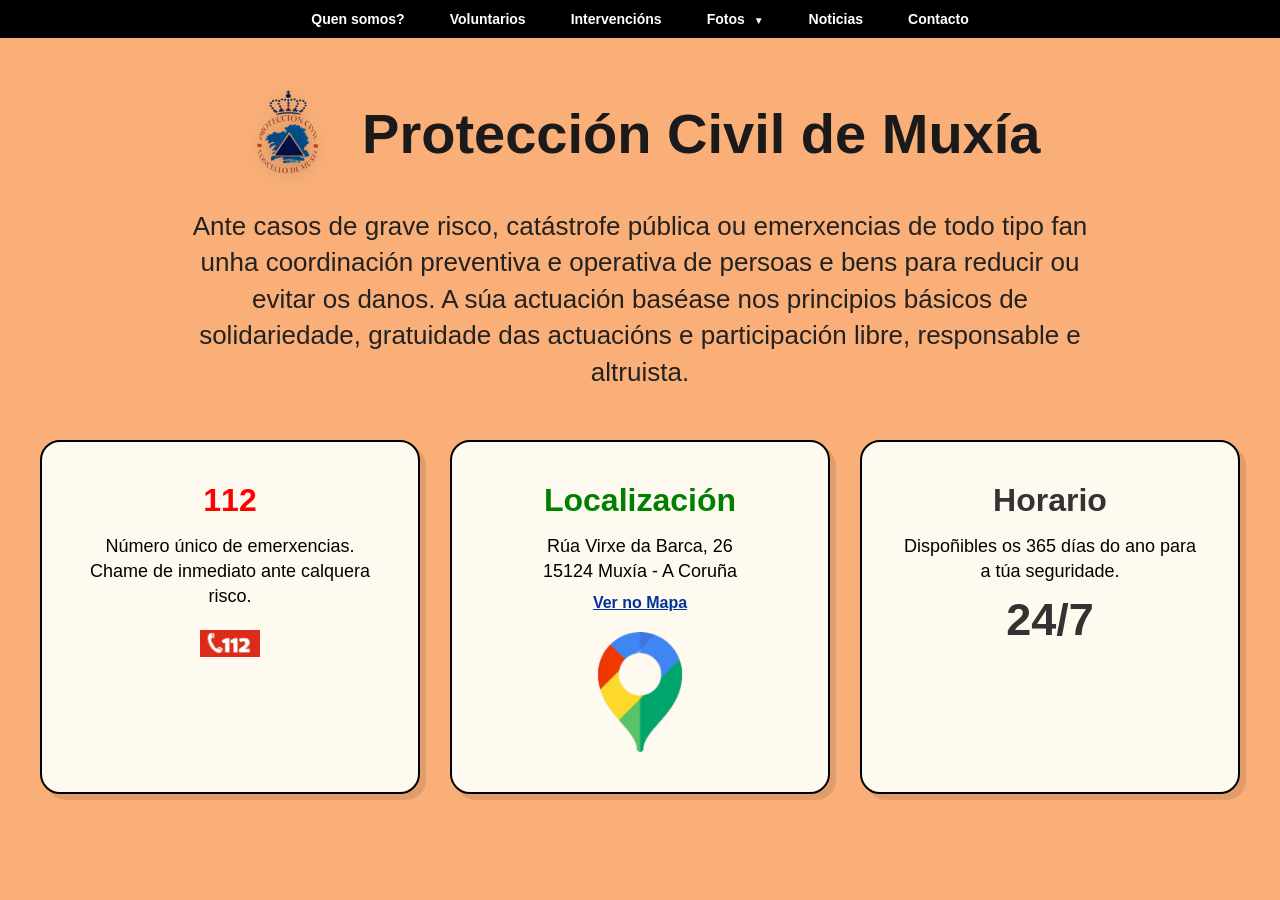
==== index.html @ e3bd0ffb "Update index.html" ====
<!DOCTYPE html>
<html lang="gl">
<head>
  <meta charset="UTF-8">
  <meta name="viewport" content="width=device-width, initial-scale=1.0">
  <title>Protección Civil de Muxía</title>
  <link rel="stylesheet" href="style.css">
</head>
<body>

<!-- BARRA DE NAVEGACIÓN NEGRA -->
<nav class="navbar">
  <div class="nav-container">
    <ul class="nav-menu">
      <li><a href="Quensomos.html">Quen somos?</a></li>
      <li><a href="Voluntario.html">Voluntarios</a></li>
      <li><a href="#">Intervencións</a></li>
      
      <!-- MENÚ DE FOTOS CORREGIDO -->
      <li class="fechas">
        <a href="#" class="fechasbtn">Fotos <span class="flecha">▼</span></a>
        <ul class="fechas-content">
          <li><a href="foto1.html">1992-2000</a></li>
          <li><a href="foto2.html">2001-2005</a></li>
          <li><a href="foto3.html">2006-2010</a></li>
          <li><a href="foto4.html">2011-2015</a></li>
          <li><a href="foto5.html">2016-2020</a></li>
          <li><a href="foto6.html">2021-2025</a></li>
          <li><a href="foto7.html">Actual</a></li>
        </ul>
      </li>
      
      <li><a href="#">Noticias</a></li>
      <li><a href="Contacto.html">Contacto</a></li>
    </ul>
  </div>
</nav>

<!-- CABECERA: LOGO + TÍTULO -->
<header class="header-principal">
  <img src="logo.png" alt="Escudo Protección Civil" class="logo-titulo">
  <h1>Protección Civil de Muxía</h1>
</header>

<!-- TEXTO DE INTRODUCCIÓN COMPLETO -->
<div class="intro-box">
  <p>
    Ante casos de grave risco, catástrofe pública ou emerxencias de todo tipo fan unha coordinación preventiva e operativa de persoas e bens para reducir ou evitar os danos.
    A súa actuación baséase nos principios básicos de solidariedade, gratuidade das actuacións e participación libre, responsable e altruista.
  </p>
</div>

<!-- SECCIÓN DE TARJETAS DE INFORMACIÓN COMPLETA -->
<section class="info-container">
  <div class="info-block card-112">
    <h2 style="color: red;">112</h2>
    <p>Número único de emerxencias. Chame de inmediato ante calquera risco.</p>
    <img src="112.jpg" alt="112" class="img-mini" style="width: 60px; margin-top: 10px;"> 
  </div>

  <div class="info-block">
    <h2 style="color: green;">Localización</h2>
    <p>Rúa Virxe da Barca, 26<br>15124 Muxía - A Coruña</p>
    <a href="https://google.com" target="_blank" class="enlace-mapa">
      Ver no Mapa
    </a>
    <img src="google.maps.png" alt="maps" class="img-mapa">
  </div>

  <div class="info-block">
    <h2 style="color: #333;">Horario</h2>
    <p>Dispoñibles os 365 días do ano para a túa seguridade.</p>
    <div class="horario-destacado">24/7</div>
  </div>
</section>

<!-- SCRIPT SOLO PARA MÓVILES -->
<script>
  // En ordenadores el menú funciona solo con el CSS (hover)
  // Este script permite que en móviles se abra al tocar "Fotos"
  const botonFotos = document.querySelector('.fechas');
  botonFotos.addEventListener('click', function(e) {
    if (window.innerWidth < 850) {
      // No cancelamos el evento para que los enlaces internos funcionen
      this.classList.toggle('activo-movil');
    }
  });
</script>

</body>
</html>
---- style.css ----
* {
  margin: 0;
  padding: 0;
  box-sizing: border-box;
}

body {
  background-color: rgb(249, 175, 119); /* El naranja de tu imagen */
  font-family: Arial, sans-serif;
  width: 100%;
  overflow-x: hidden;
  display: flex;
  flex-direction: column;
  align-items: center;
}

/* --- NAVBAR NEGRA --- */
.navbar {
  width: 100%;
  background-color: #000000;
  padding: 10px 0;
  position: sticky;
  top: 0;
  z-index: 1000;
}

.nav-container {
  max-width: 1200px;
  margin: 0 auto;
  display: flex;
  justify-content: center; /* Alinea el menú a la derecha como en tu foto */
  padding: 0 20px;
}

.nav-menu {
  list-style: none;
  display: flex;
  gap: 15px;
}

.nav-menu li {
  position: relative; /* CLAVE: Para que el menú desplegable se ancle aquí */
}

.nav-menu li a {
  color: white;
  text-decoration: none;
  padding: 10px 15px;
  font-weight: bold;
  font-size: 14px;
  transition: color 0.3s;
}

.nav-menu li a:hover {
  color: #ff8c00;
}

/* --- MENÚ DESPLEGABLE (CORREGIDO ABAJO) --- */
.fechas-content {
  position: absolute;
  top: 100%;       /* Justo debajo del botón Fotos */
  left: 0;         /* Alineado al borde izquierdo del botón */
  background-color: #000000;
  min-width: 160px;
  display: flex;
  flex-direction: column;
  max-height: 0;
  overflow: hidden;
  opacity: 0;
  transition: all 0.3s ease;
  z-index: 1100;
  border: 1px solid #333; /* Borde sutil para separar del fondo */
}

.fechas-content.activo {
  max-height: 500px;
  opacity: 1;
  padding: 10px 0;
}

.fechas-content a {
  padding: 12px 20px !important; /* Fuerza el espaciado */
  font-size: 13px !important;
  border-bottom: 1px solid #222;
  width: 100%;
  text-align: left;
}

.fechas-content a:hover {
  background-color: #222;
  color: #ff8c00 !important;
}

/* Flecha del menú */
.flecha {
  display: inline-block;
  transition: transform 0.3s ease;
  font-size: 10px;
  margin-left: 5px;
}
.flecha.rotar { transform: rotate(180deg); }

/* --- CABECERA: LOGO + TÍTULO --- */
.header-principal {
  display: flex;
  align-items: center;
  justify-content: center;
  gap: 20px;
  margin: 50px 0 30px 0;
  width: 100%;
}

.logo-titulo {
  height: 90px;
  width: auto;
  filter: drop-shadow(0 4px 8px rgba(0,0,0,0.2));
}

h1 {
  font-size: 3.5rem;
  font-weight: 900;
  color: #1a1a1a;
  margin: 0;
}

/* --- TEXTO INTRODUCCIÓN --- */
.intro-box {
  max-width: 1000px;
  margin-bottom: 50px;
  padding: 0 40px;
}

.intro-box p {
  font-size: 26px;
  text-align: center;
  line-height: 1.4;
  font-weight: 500;
  color: #222;
}

/* --- TARJETAS CON BORDES NEGROS --- */
.info-container {
  display: flex;
  justify-content: center;
  gap: 30px;
  max-width: 1200px;
  width: 95%;
  margin-bottom: 60px;
  flex-wrap: wrap;
}

.info-block {
  flex: 1;
  min-width: 320px;
  background-color: #fffaf0; /* Color crema suave */
  padding: 40px;
  border-radius: 20px;
  text-align: center;
  
  /* BORDES NEGROS SOLICITADOS */
  border: 2px solid #000000; 
  box-shadow: 6px 6px 0px rgba(0, 0, 0, 0.1); 
  
  transition: all 0.3s ease;
}

.info-block:hover {
  transform: translateY(-8px);
  box-shadow: 10px 10px 0px rgba(0, 0, 0, 0.15);
}

.info-block h2 {
  font-size: 32px;
  margin-bottom: 15px;
}

.info-block p {
  font-size: 18px;
  text-align: center;
  margin: 10px 0;
  width: 100%;
  line-height: 1.4;
}

/* Imágenes dentro de tarjetas */
.img-mapa {
  width: 120px;
  margin: 20px auto 0;
  display: block;
}

.horario-destacado {
  font-size: 45px;
  font-weight: 900;
  color: #333;
  margin-top: 10px;
}

.enlace-mapa {
  color: #003399;
  font-weight: bold;
  text-decoration: underline;
}

/* --- RESPONSIVO PARA MÓVILES --- */
@media (max-width: 850px) {
  .header-principal { flex-direction: column; text-align: center; }
  h1 { font-size: 2.5rem; }
  .intro-box p { font-size: 20px; }
  .nav-container { justify-content: center; }
  .nav-menu { flex-wrap: wrap; justify-content: center; }
}
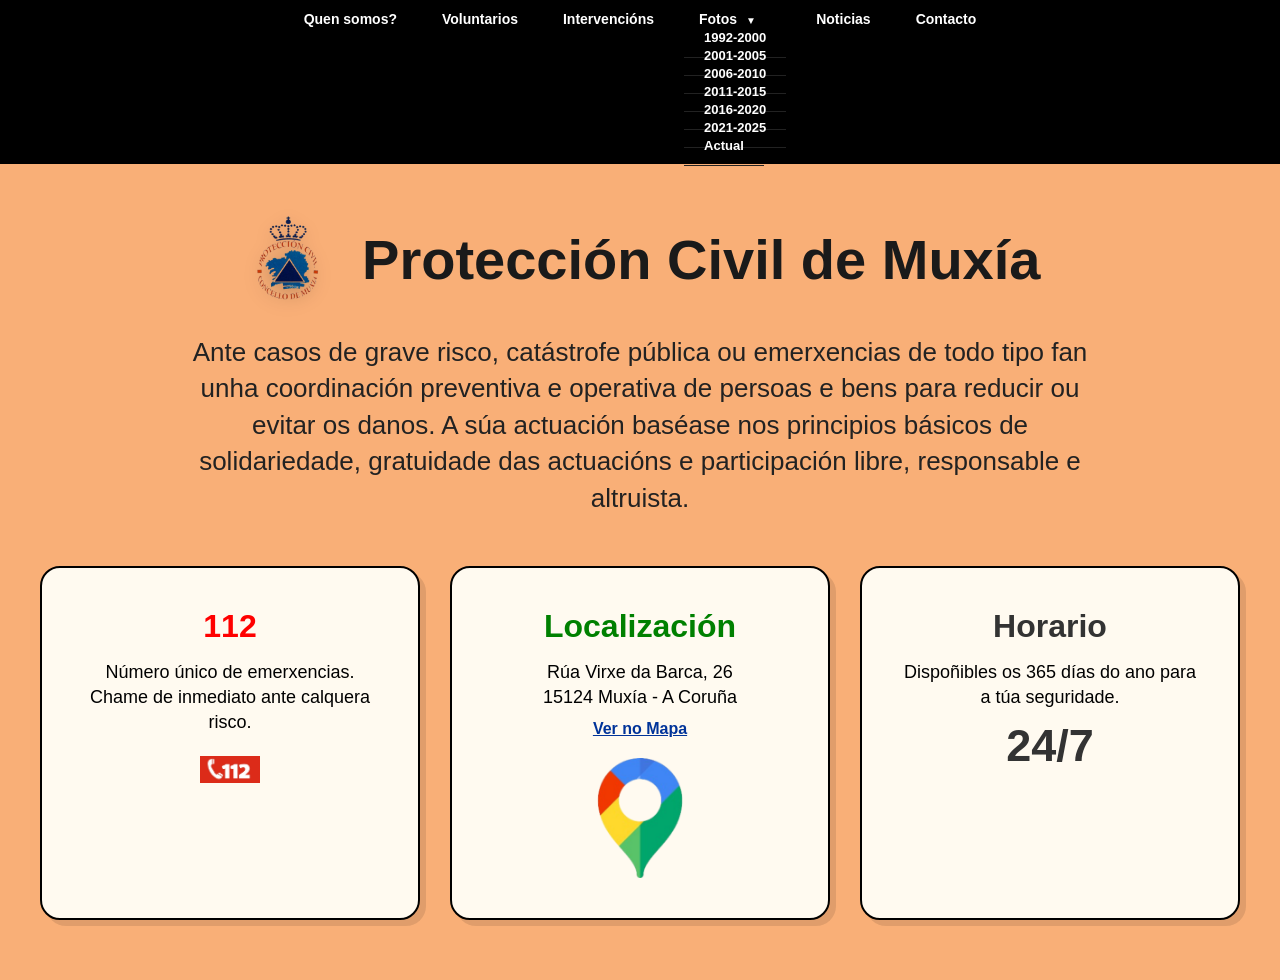
==== commit a1c2db6c: "Update index.html" ====
--- a/index.html
+++ b/index.html
@@ -20,13 +20,13 @@
       <li class="fechas">
         <a href="#" class="fechasbtn">Fotos <span class="flecha">▼</span></a>
         <ul class="fechas-content">
-          <li><a href="foto1.html">1992-2000</a></li>
+          <li><a href="#">1992-2000</a></li>
           <li><a href="foto2.html">2001-2005</a></li>
-          <li><a href="foto3.html">2006-2010</a></li>
-          <li><a href="foto4.html">2011-2015</a></li>
-          <li><a href="foto5.html">2016-2020</a></li>
-          <li><a href="foto6.html">2021-2025</a></li>
-          <li><a href="foto7.html">Actual</a></li>
+          <li><a href="#">2006-2010</a></li>
+          <li><a href="#">2011-2015</a></li>
+          <li><a href="#">2016-2020</a></li>
+          <li><a href="#">2021-2025</a></li>
+          <li><a href="#">Actual</a></li>
         </ul>
       </li>
       
--- a/style.css
+++ b/style.css
@@ -56,10 +56,10 @@
 }
 
 /* --- MENÚ DESPLEGABLE (CORREGIDO ABAJO) --- */
-.fechas-content {
+..fechas-content {
   position: absolute;
-  top: 100%;       /* Justo debajo del botón Fotos */
-  left: 0;         /* Alineado al borde izquierdo del botón */
+  top: 100%;
+  left: 0;
   background-color: #000000;
   min-width: 160px;
   display: flex;
@@ -69,11 +69,11 @@
   opacity: 0;
   transition: all 0.3s ease;
   z-index: 1100;
-  border: 1px solid #333; /* Borde sutil para separar del fondo */
-}
-
-.fechas-content.activo {
-  max-height: 500px;
+  border: 1px solid #333;
+}
+
+.fechas:hover .fechas-content {
+  max-height: 600px;
   opacity: 1;
   padding: 10px 0;
 }
@@ -209,4 +209,4 @@
   .intro-box p { font-size: 20px; }
   .nav-container { justify-content: center; }
   .nav-menu { flex-wrap: wrap; justify-content: center; }
-}+}
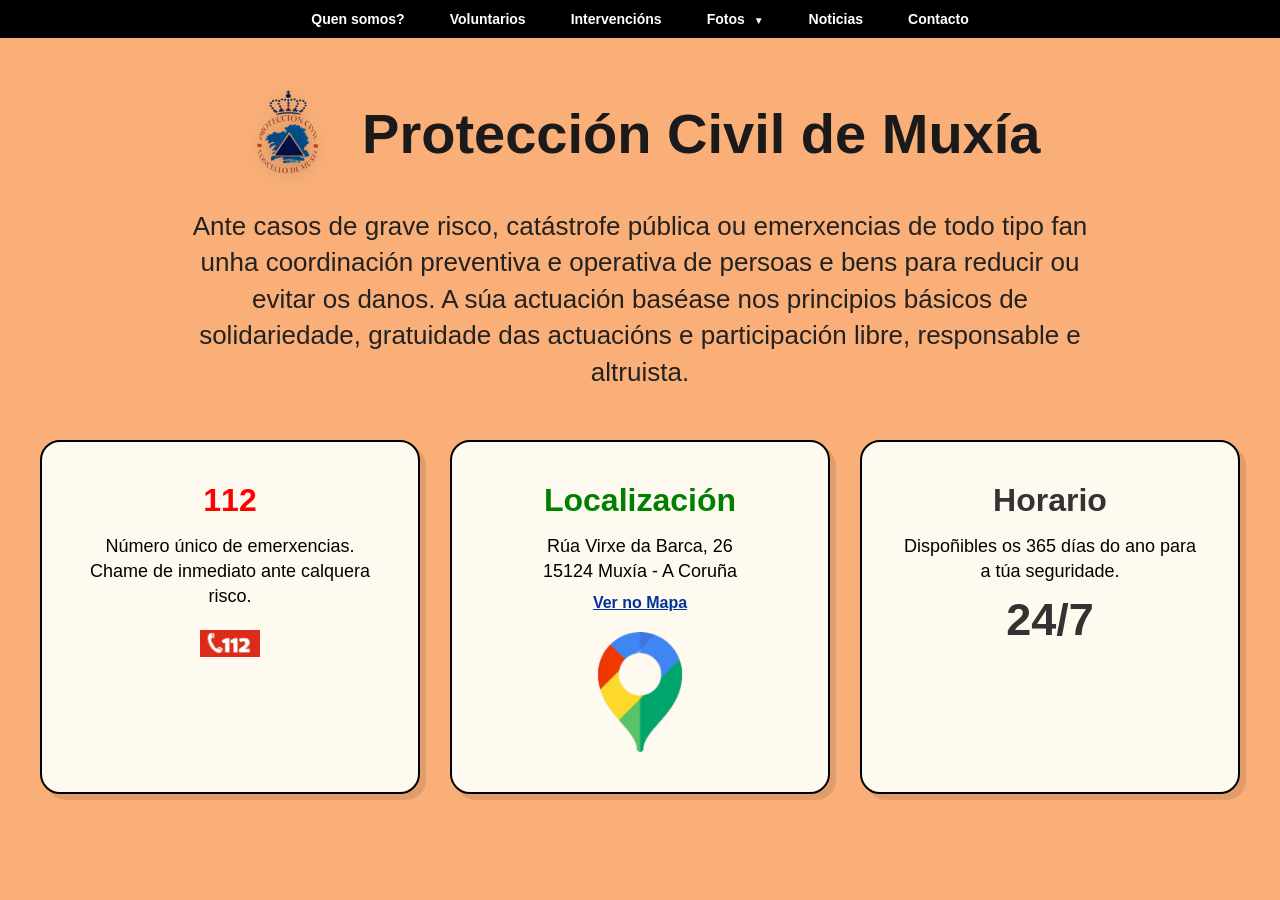
==== commit 983f66a7: "Update index.html" ====
--- a/index.html
+++ b/index.html
@@ -57,7 +57,6 @@
     <p>Número único de emerxencias. Chame de inmediato ante calquera risco.</p>
     <img src="112.jpg" alt="112" class="img-mini" style="width: 60px; margin-top: 10px;"> 
   </div>
-
   <div class="info-block">
     <h2 style="color: green;">Localización</h2>
     <p>Rúa Virxe da Barca, 26<br>15124 Muxía - A Coruña</p>
--- a/style.css
+++ b/style.css
@@ -56,7 +56,7 @@
 }
 
 /* --- MENÚ DESPLEGABLE (CORREGIDO ABAJO) --- */
-..fechas-content {
+.fechas-content {
   position: absolute;
   top: 100%;
   left: 0;
@@ -72,18 +72,20 @@
   border: 1px solid #333;
 }
 
-.fechas:hover .fechas-content {
+.fechas-content.activo {
   max-height: 600px;
   opacity: 1;
   padding: 10px 0;
 }
 
 .fechas-content a {
-  padding: 12px 20px !important; /* Fuerza el espaciado */
+  padding: 12px 20px !important;
   font-size: 13px !important;
   border-bottom: 1px solid #222;
   width: 100%;
   text-align: left;
+  color: white;
+  text-decoration: none;
 }
 
 .fechas-content a:hover {
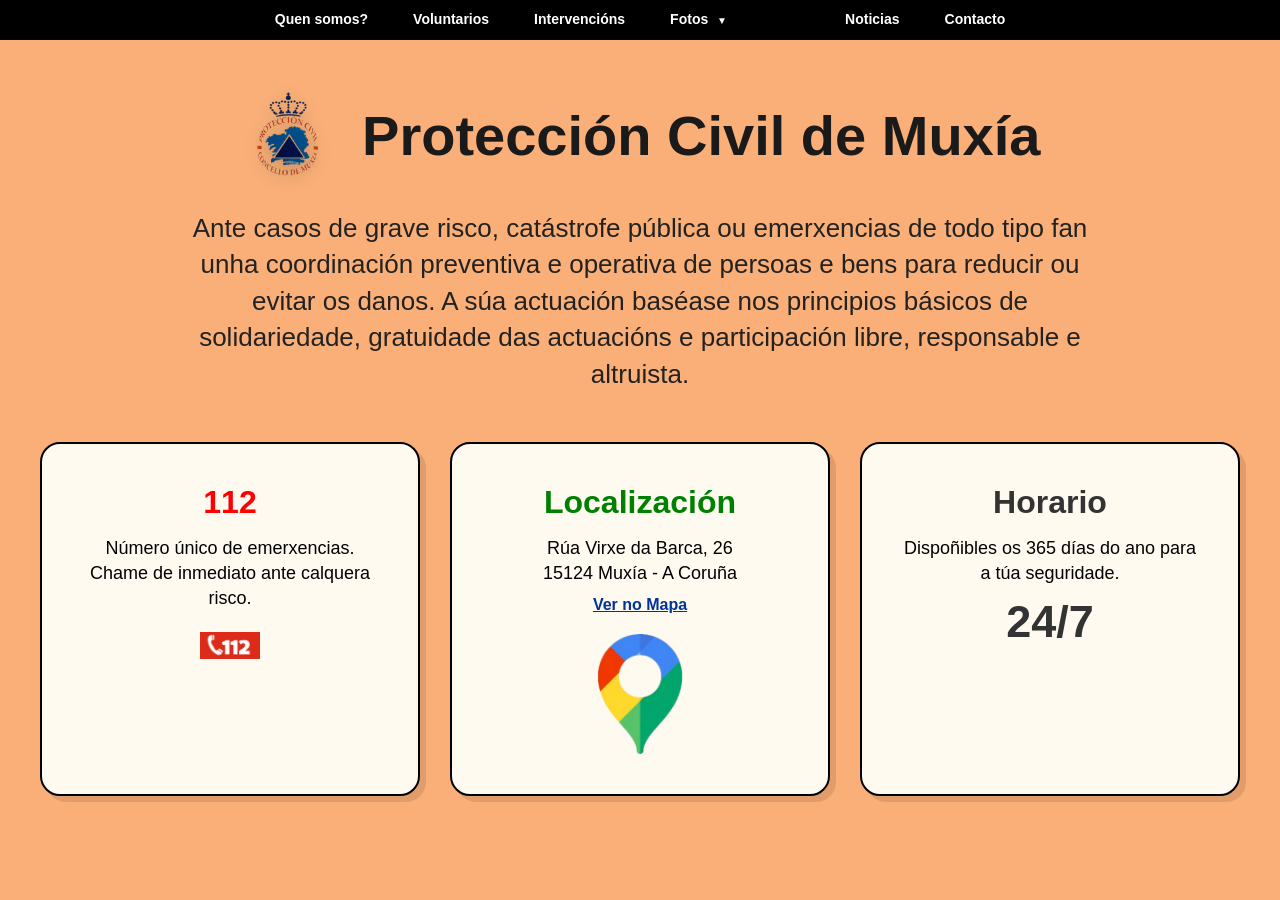
==== commit 442766a8: "Update index.html" ====
--- a/index.html
+++ b/index.html
@@ -21,7 +21,7 @@
         <a href="#" class="fechasbtn">Fotos <span class="flecha">▼</span></a>
         <ul class="fechas-content">
           <li><a href="#">1992-2000</a></li>
-          <li><a href="foto2.html">2001-2005</a></li>
+          <li><a href="2001-2005.html">2001-2005</a></li>
           <li><a href="#">2006-2010</a></li>
           <li><a href="#">2011-2015</a></li>
           <li><a href="#">2016-2020</a></li>
@@ -75,15 +75,15 @@
 
 <!-- SCRIPT SOLO PARA MÓVILES -->
 <script>
-  // En ordenadores el menú funciona solo con el CSS (hover)
-  // Este script permite que en móviles se abra al tocar "Fotos"
-  const botonFotos = document.querySelector('.fechas');
+const botonFotos = document.querySelector('.fechasbtn');
+const menuFechas = document.querySelector('.fechas-content');
+
+if (botonFotos && menuFechas) {
   botonFotos.addEventListener('click', function(e) {
-    if (window.innerWidth < 850) {
-      // No cancelamos el evento para que los enlaces internos funcionen
-      this.classList.toggle('activo-movil');
-    }
+    e.preventDefault();
+    menuFechas.classList.toggle('activo');
   });
+}
 </script>
 
 </body>
--- a/style.css
+++ b/style.css
@@ -57,7 +57,6 @@
 
 /* --- MENÚ DESPLEGABLE (CORREGIDO ABAJO) --- */
 .fechas-content {
-  position: absolute;
   top: 100%;
   left: 0;
   background-color: #000000;
@@ -71,7 +70,9 @@
   z-index: 1100;
   border: 1px solid #333;
 }
-
+.fechas {
+  position: relative;
+}
 .fechas-content.activo {
   max-height: 600px;
   opacity: 1;
